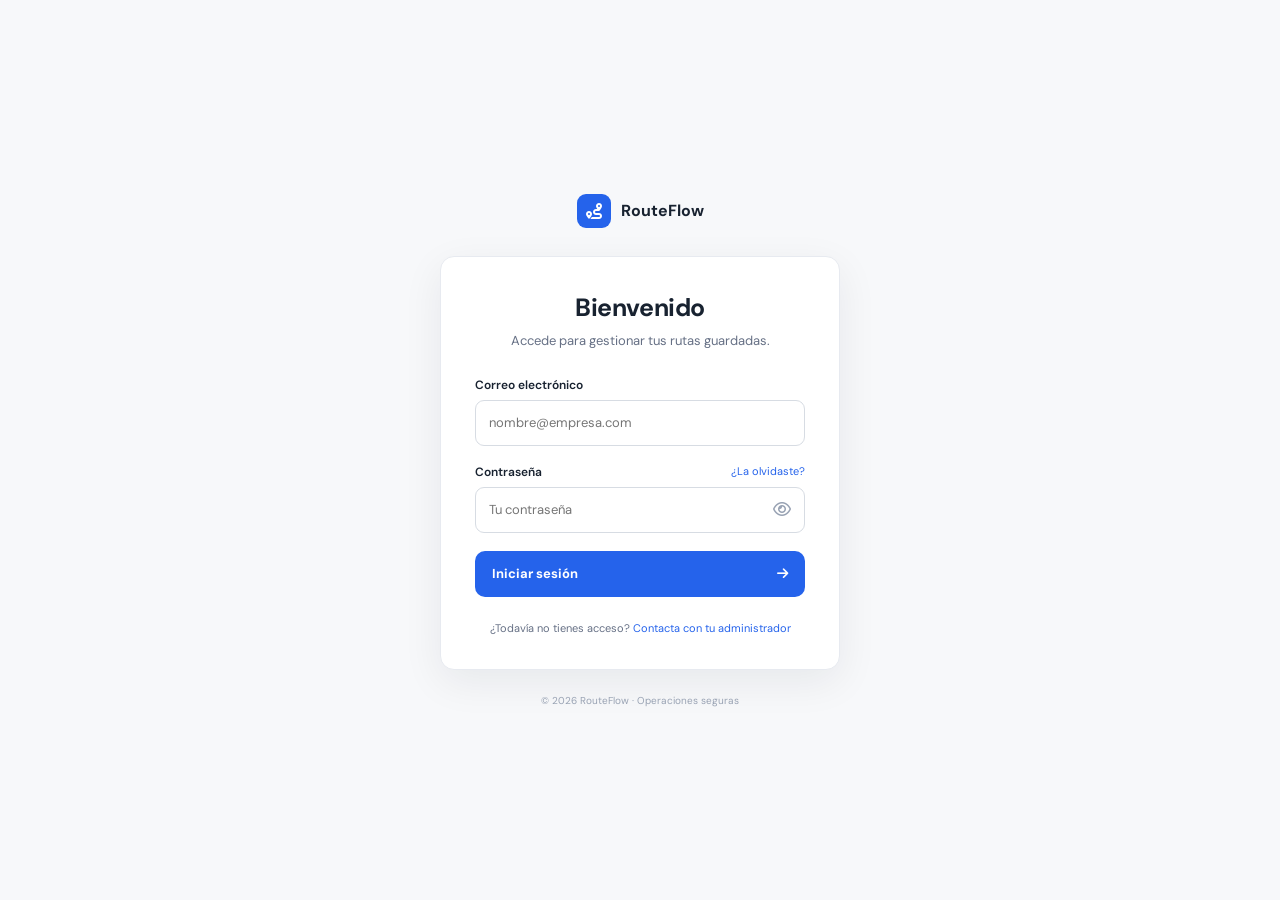
==== frontend/login.html @ 9521e459 "Simplifica la interfaz y añade autenticación" ====
<!doctype html>
<html lang="es">
<head>
    <meta charset="utf-8">
    <meta name="viewport" content="width=device-width, initial-scale=1">
    <meta name="description" content="Accede a RouteFlow.">
    <title>Iniciar sesión | RouteFlow</title>
    <link rel="preconnect" href="https://fonts.googleapis.com">
    <link rel="preconnect" href="https://fonts.gstatic.com" crossorigin>
    <link href="https://fonts.googleapis.com/css2?family=DM+Sans:wght@400;500;600;700&display=swap" rel="stylesheet">
    <link rel="stylesheet" href="https://cdnjs.cloudflare.com/ajax/libs/font-awesome/6.4.0/css/all.min.css">
    <link rel="stylesheet" href="assets/css/app.css">
    <link rel="stylesheet" href="assets/css/login.css">
</head>
<body class="auth-page">
    <main class="auth-shell">
        <a class="brand auth-brand" href="index.html"><span class="brand-mark"><i class="fa-solid fa-route"></i></span><strong>RouteFlow</strong></a>
        <section class="auth-card" aria-labelledby="login-title">
            <div class="auth-heading"><h1 id="login-title">Bienvenido</h1><p>Accede para gestionar tus rutas guardadas.</p></div>
            <form id="loginForm">
                <div class="auth-field"><label for="email">Correo electrónico</label><input id="email" name="email" type="email" autocomplete="email" placeholder="nombre@empresa.com" required></div>
                <div class="auth-field"><div class="label-row"><label for="password">Contraseña</label><a href="#">¿La olvidaste?</a></div><div class="password-shell"><input id="password" name="password" type="password" autocomplete="current-password" placeholder="Tu contraseña" required><button id="togglePassword" type="button" aria-label="Mostrar contraseña"><i class="fa-regular fa-eye"></i></button></div></div>
                <p class="form-message" id="loginMessage" role="alert" aria-live="polite"></p>
                <button class="primary-button auth-submit" type="submit"><span>Iniciar sesión</span><i class="fa-solid fa-arrow-right"></i></button>
            </form>
            <p class="auth-footer">¿Todavía no tienes acceso? <a href="mailto:admin@routeflow.local">Contacta con tu administrador</a></p>
        </section>
        <small class="auth-legal">© 2026 RouteFlow · Operaciones seguras</small>
    </main>
    <script src="assets/js/login.js" defer></script>
</body>
</html>
---- frontend/assets/css/app.css ----
:root{--ink:#182230;--muted:#667085;--line:#e7eaf0;--surface:#fff;--canvas:#f5f7fa;--primary:#2563eb;--primary-soft:#edf4ff;--success:#16a36a;--danger:#d64545;--panel:380px;--header:64px;--radius:10px;--shadow:0 8px 28px rgb(16 24 40/.1)}
*{box-sizing:border-box}html,body{height:100%}body{margin:0;color:var(--ink);background:var(--canvas);font-family:"DM Sans",sans-serif;-webkit-font-smoothing:antialiased}button,input{font:inherit}button{cursor:pointer}button:focus-visible,input:focus-visible,a:focus-visible{outline:3px solid rgb(37 99 235/.2);outline-offset:2px}
.app-header{position:relative;z-index:20;height:var(--header);display:flex;align-items:center;justify-content:space-between;padding:0 24px;background:var(--surface);border-bottom:1px solid var(--line)}.brand{display:inline-flex;align-items:center;gap:10px;color:var(--ink);text-decoration:none}.brand-mark{width:34px;height:34px;display:grid;place-items:center;color:#fff;background:var(--primary);border-radius:9px}.brand strong{font-size:16px}.header-actions,.connection-status,.user-link{display:flex;align-items:center}.header-actions{gap:18px}.connection-status{gap:7px;color:var(--muted);font-size:12px}.live-dot{width:7px;height:7px;background:var(--success);border-radius:50%}.user-link{gap:8px;color:var(--ink);font-size:13px;font-weight:600;text-decoration:none}.user-link:hover{color:var(--primary)}.icon-button{width:38px;height:38px;color:var(--ink);background:#fff;border:1px solid var(--line);border-radius:9px}.mobile-menu{display:none}
.workspace{height:calc(100vh - var(--header));display:grid;grid-template-columns:var(--panel) 1fr;overflow:hidden}.planner-panel{position:relative;z-index:10;height:100%;padding:32px;overflow:auto;background:#fff;border-right:1px solid var(--line)}.panel-heading{padding-bottom:28px}.eyebrow{color:var(--primary);font-size:11px;font-weight:700;letter-spacing:.08em;text-transform:uppercase}.panel-heading h1{margin:7px 0 6px;font-size:26px;letter-spacing:-.5px}.panel-heading p,.section-row p{margin:0;color:var(--muted);font-size:13px;line-height:1.5}.form-section{padding:24px 0;border-top:1px solid var(--line)}.form-section h2{margin:0 0 18px;font-size:14px}.section-row{display:flex;align-items:flex-start;justify-content:space-between;gap:12px}.section-row h2{margin-bottom:4px}.field-group label{display:block;margin:0 0 7px;color:var(--muted);font-size:12px;font-weight:600}.input-shell{position:relative;display:flex;align-items:center}.input-shell input{width:100%;height:46px;padding:0 42px;color:var(--ink);background:#fff;border:1px solid #d7dce3;border-radius:var(--radius);font-size:13px}.input-shell input:focus{border-color:var(--primary);outline:0;box-shadow:0 0 0 3px rgb(37 99 235/.08)}.point-marker{position:absolute;left:16px;z-index:1;width:9px;height:9px;background:var(--success);border:2px solid #d7f5e8;border-radius:50%;box-sizing:content-box}.route-point--destination .point-marker{background:var(--danger);border-color:#fde0e0}.input-action{position:absolute;right:6px;width:34px;height:34px;color:#98a2b3;background:transparent;border:0;border-radius:7px}.input-action:hover{color:var(--primary);background:var(--primary-soft)}.route-connector{height:18px;margin-left:21px;border-left:1px dashed #bfc7d2}.count-badge{padding:5px 9px;color:var(--muted);background:#f2f4f7;border-radius:99px;font-size:10px;font-weight:700}.count-badge.has-areas{color:var(--primary);background:var(--primary-soft)}.text-button{margin-top:14px;padding:4px 0;color:var(--danger);background:transparent;border:0;font-size:12px}.text-button:disabled{color:#b8c0cb;cursor:not-allowed}.form-actions{display:grid;gap:9px}.primary-button,.secondary-button{min-height:46px;display:flex;align-items:center;justify-content:center;gap:10px;border-radius:var(--radius);font-size:13px;font-weight:700}.primary-button{justify-content:space-between;padding:0 17px;color:#fff;background:var(--primary);border:0}.primary-button:hover{background:#1d4ed8}.secondary-button{color:var(--ink);background:#fff;border:1px solid var(--line)}.primary-button.is-loading i{animation:spin .7s linear infinite}.primary-button.is-loading i:before{content:"\f110"}
.map-stage{position:relative;min-width:0;height:100%;overflow:hidden;background:#e5e9ec}#map{width:100%;height:100%}.map-control-button{position:absolute;z-index:3;top:18px;right:18px;width:40px;height:40px;color:var(--ink);background:#fff;border:0;border-radius:var(--radius);box-shadow:0 2px 10px rgb(16 24 40/.12)}.route-summary{position:absolute;z-index:4;right:22px;bottom:22px;left:22px;min-height:76px;display:grid;grid-template-columns:auto minmax(160px,1fr) auto auto;align-items:center;gap:24px;padding:14px 18px;background:rgb(255 255 255/.96);border:1px solid #fff;border-radius:12px;box-shadow:var(--shadow);backdrop-filter:blur(12px)}.summary-icon{width:42px;height:42px;display:grid;place-items:center;color:var(--primary);background:var(--primary-soft);border-radius:9px}.summary-copy,.summary-stat{display:grid;gap:3px}.summary-copy span,.summary-stat span{color:#98a2b3;font-size:9px;font-weight:700;text-transform:uppercase}.summary-copy strong,.summary-stat strong{font-size:13px}.status-ok{color:var(--success)}.toast{position:absolute;z-index:30;top:18px;left:50%;display:flex;gap:8px;padding:11px 14px;color:#fff;background:var(--ink);border-radius:9px;font-size:12px;opacity:0;pointer-events:none;transform:translate(-50%,-12px);transition:.2s}.toast.show{opacity:1;transform:translate(-50%,0)}.toast i{color:#66e0ae}.toast.error i{color:#ff9292}.map-unavailable{display:grid;place-items:center;background:#eef1f4}.map-error{display:grid;justify-items:center;gap:8px;color:var(--muted);font-size:12px}.map-error i{color:var(--primary);font-size:30px}.map-error strong{color:var(--ink);font-size:14px}@keyframes spin{to{transform:rotate(360deg)}}
@media(max-width:720px){:root{--header:60px}.app-header{padding:0 15px}.connection-status,.user-link span{display:none}.mobile-menu{display:block}.workspace{display:block}.planner-panel{position:absolute;width:min(90vw,380px);padding:26px;transform:translateX(-105%);transition:.22s;box-shadow:var(--shadow)}.planner-panel.open{transform:none}.map-stage{height:100%}.route-summary{right:12px;bottom:12px;left:12px;grid-template-columns:auto 1fr;gap:12px}.summary-stat{display:none}}
---- frontend/assets/css/login.css ----
.auth-page{min-height:100%;display:grid;place-items:center;background:#f7f8fa}.auth-shell{width:min(100% - 32px,400px);display:grid;justify-items:center}.auth-brand{margin-bottom:28px}.auth-card{width:100%;padding:34px;background:#fff;border:1px solid var(--line);border-radius:14px;box-shadow:0 12px 40px rgb(16 24 40/.07)}.auth-heading{text-align:center}.auth-heading h1{margin:0;font-size:25px;letter-spacing:-.4px}.auth-heading p{margin:8px 0 28px;color:var(--muted);font-size:13px}.auth-field{margin-bottom:18px}.auth-field label{display:block;margin-bottom:7px;font-size:12px;font-weight:600}.auth-field input{width:100%;height:46px;padding:0 13px;color:var(--ink);background:#fff;border:1px solid #d7dce3;border-radius:9px;font-size:13px}.auth-field input:focus{border-color:var(--primary);outline:0;box-shadow:0 0 0 3px rgb(37 99 235/.08)}.label-row{display:flex;justify-content:space-between}.label-row a,.auth-footer a{color:var(--primary);font-size:11px;text-decoration:none}.password-shell{position:relative}.password-shell input{padding-right:44px}.password-shell button{position:absolute;top:6px;right:6px;width:34px;height:34px;color:#98a2b3;background:transparent;border:0}.auth-submit{width:100%;margin-top:4px}.form-message{display:none;margin:-4px 0 14px;padding:9px;color:#b42318;background:#fef3f2;border-radius:7px;font-size:11px}.form-message.show{display:block}.form-message.success{color:#067647;background:#ecfdf3}.auth-footer{margin:24px 0 0;color:var(--muted);font-size:11px;text-align:center}.auth-legal{margin-top:24px;color:#98a2b3;font-size:10px}@media(max-width:480px){.auth-card{padding:27px 22px}}
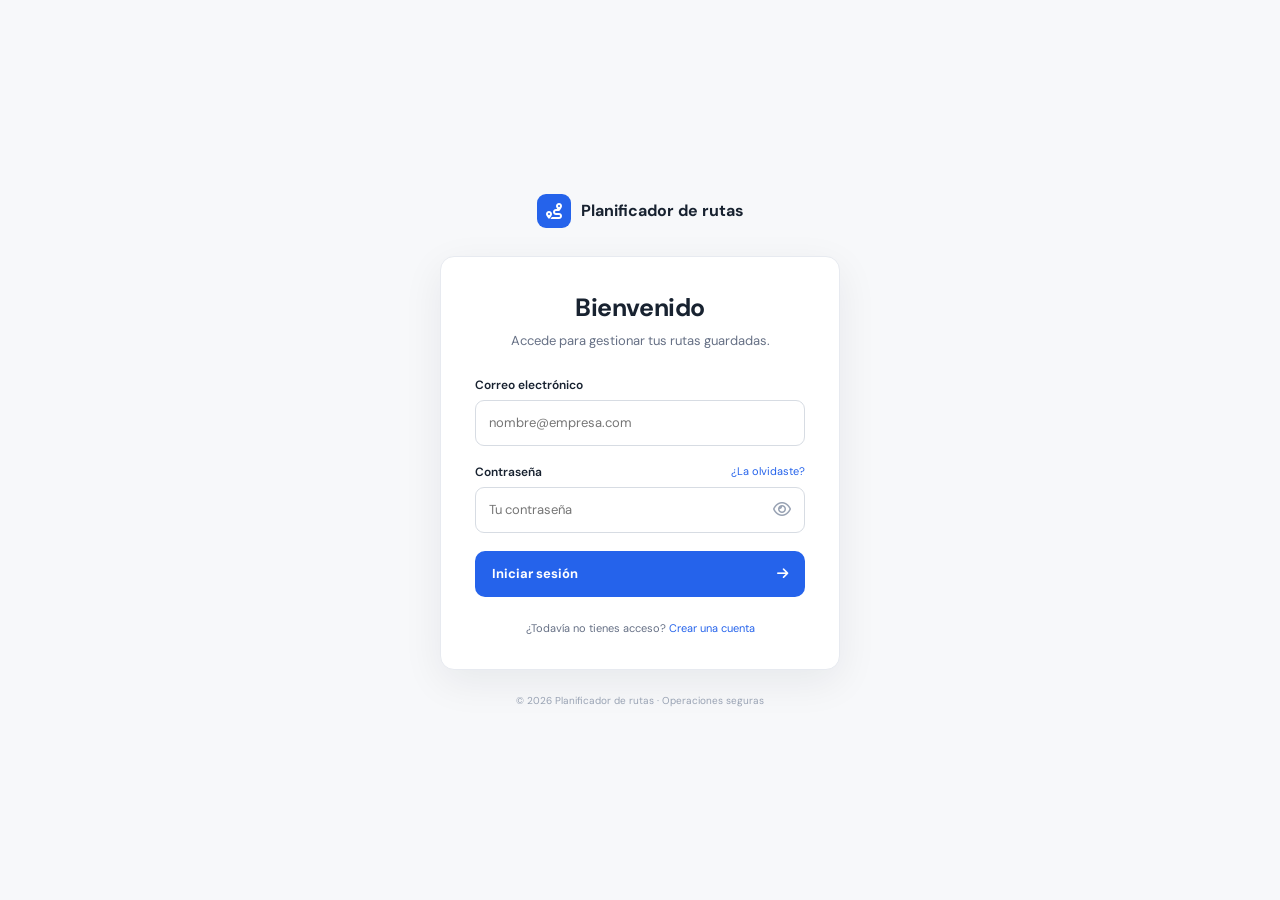
==== commit 52fc16be: "feat: implementar planificación multiempresa" ====
--- a/frontend/login.html
+++ b/frontend/login.html
@@ -3,8 +3,8 @@
 <head>
     <meta charset="utf-8">
     <meta name="viewport" content="width=device-width, initial-scale=1">
-    <meta name="description" content="Accede a RouteFlow.">
-    <title>Iniciar sesión | RouteFlow</title>
+    <meta name="description" content="Accede a Planificador de rutas.">
+    <title>Iniciar sesión | Planificador de rutas</title>
     <link rel="preconnect" href="https://fonts.googleapis.com">
     <link rel="preconnect" href="https://fonts.gstatic.com" crossorigin>
     <link href="https://fonts.googleapis.com/css2?family=DM+Sans:wght@400;500;600;700&display=swap" rel="stylesheet">
@@ -14,18 +14,18 @@
 </head>
 <body class="auth-page">
     <main class="auth-shell">
-        <a class="brand auth-brand" href="index.html"><span class="brand-mark"><i class="fa-solid fa-route"></i></span><strong>RouteFlow</strong></a>
+        <a class="brand auth-brand" href="index.html"><span class="brand-mark"><i class="fa-solid fa-route"></i></span><strong>Planificador de rutas</strong></a>
         <section class="auth-card" aria-labelledby="login-title">
             <div class="auth-heading"><h1 id="login-title">Bienvenido</h1><p>Accede para gestionar tus rutas guardadas.</p></div>
             <form id="loginForm">
                 <div class="auth-field"><label for="email">Correo electrónico</label><input id="email" name="email" type="email" autocomplete="email" placeholder="nombre@empresa.com" required></div>
-                <div class="auth-field"><div class="label-row"><label for="password">Contraseña</label><a href="#">¿La olvidaste?</a></div><div class="password-shell"><input id="password" name="password" type="password" autocomplete="current-password" placeholder="Tu contraseña" required><button id="togglePassword" type="button" aria-label="Mostrar contraseña"><i class="fa-regular fa-eye"></i></button></div></div>
+                <div class="auth-field"><div class="label-row"><label for="password">Contraseña</label><a href="recuperar.html">¿La olvidaste?</a></div><div class="password-shell"><input id="password" name="password" type="password" autocomplete="current-password" placeholder="Tu contraseña" required><button id="togglePassword" type="button" aria-label="Mostrar contraseña"><i class="fa-regular fa-eye"></i></button></div></div>
                 <p class="form-message" id="loginMessage" role="alert" aria-live="polite"></p>
                 <button class="primary-button auth-submit" type="submit"><span>Iniciar sesión</span><i class="fa-solid fa-arrow-right"></i></button>
             </form>
-            <p class="auth-footer">¿Todavía no tienes acceso? <a href="mailto:admin@routeflow.local">Contacta con tu administrador</a></p>
+            <p class="auth-footer">¿Todavía no tienes acceso? <a href="registro.html">Crear una cuenta</a></p>
         </section>
-        <small class="auth-legal">© 2026 RouteFlow · Operaciones seguras</small>
+        <small class="auth-legal">© 2026 Planificador de rutas · Operaciones seguras</small>
     </main>
     <script src="assets/js/login.js" defer></script>
 </body>
--- a/frontend/assets/css/app.css
+++ b/frontend/assets/css/app.css
@@ -4,3 +4,10 @@
 .workspace{height:calc(100vh - var(--header));display:grid;grid-template-columns:var(--panel) 1fr;overflow:hidden}.planner-panel{position:relative;z-index:10;height:100%;padding:32px;overflow:auto;background:#fff;border-right:1px solid var(--line)}.panel-heading{padding-bottom:28px}.eyebrow{color:var(--primary);font-size:11px;font-weight:700;letter-spacing:.08em;text-transform:uppercase}.panel-heading h1{margin:7px 0 6px;font-size:26px;letter-spacing:-.5px}.panel-heading p,.section-row p{margin:0;color:var(--muted);font-size:13px;line-height:1.5}.form-section{padding:24px 0;border-top:1px solid var(--line)}.form-section h2{margin:0 0 18px;font-size:14px}.section-row{display:flex;align-items:flex-start;justify-content:space-between;gap:12px}.section-row h2{margin-bottom:4px}.field-group label{display:block;margin:0 0 7px;color:var(--muted);font-size:12px;font-weight:600}.input-shell{position:relative;display:flex;align-items:center}.input-shell input{width:100%;height:46px;padding:0 42px;color:var(--ink);background:#fff;border:1px solid #d7dce3;border-radius:var(--radius);font-size:13px}.input-shell input:focus{border-color:var(--primary);outline:0;box-shadow:0 0 0 3px rgb(37 99 235/.08)}.point-marker{position:absolute;left:16px;z-index:1;width:9px;height:9px;background:var(--success);border:2px solid #d7f5e8;border-radius:50%;box-sizing:content-box}.route-point--destination .point-marker{background:var(--danger);border-color:#fde0e0}.input-action{position:absolute;right:6px;width:34px;height:34px;color:#98a2b3;background:transparent;border:0;border-radius:7px}.input-action:hover{color:var(--primary);background:var(--primary-soft)}.route-connector{height:18px;margin-left:21px;border-left:1px dashed #bfc7d2}.count-badge{padding:5px 9px;color:var(--muted);background:#f2f4f7;border-radius:99px;font-size:10px;font-weight:700}.count-badge.has-areas{color:var(--primary);background:var(--primary-soft)}.text-button{margin-top:14px;padding:4px 0;color:var(--danger);background:transparent;border:0;font-size:12px}.text-button:disabled{color:#b8c0cb;cursor:not-allowed}.form-actions{display:grid;gap:9px}.primary-button,.secondary-button{min-height:46px;display:flex;align-items:center;justify-content:center;gap:10px;border-radius:var(--radius);font-size:13px;font-weight:700}.primary-button{justify-content:space-between;padding:0 17px;color:#fff;background:var(--primary);border:0}.primary-button:hover{background:#1d4ed8}.secondary-button{color:var(--ink);background:#fff;border:1px solid var(--line)}.primary-button.is-loading i{animation:spin .7s linear infinite}.primary-button.is-loading i:before{content:"\f110"}
 .map-stage{position:relative;min-width:0;height:100%;overflow:hidden;background:#e5e9ec}#map{width:100%;height:100%}.map-control-button{position:absolute;z-index:3;top:18px;right:18px;width:40px;height:40px;color:var(--ink);background:#fff;border:0;border-radius:var(--radius);box-shadow:0 2px 10px rgb(16 24 40/.12)}.route-summary{position:absolute;z-index:4;right:22px;bottom:22px;left:22px;min-height:76px;display:grid;grid-template-columns:auto minmax(160px,1fr) auto auto;align-items:center;gap:24px;padding:14px 18px;background:rgb(255 255 255/.96);border:1px solid #fff;border-radius:12px;box-shadow:var(--shadow);backdrop-filter:blur(12px)}.summary-icon{width:42px;height:42px;display:grid;place-items:center;color:var(--primary);background:var(--primary-soft);border-radius:9px}.summary-copy,.summary-stat{display:grid;gap:3px}.summary-copy span,.summary-stat span{color:#98a2b3;font-size:9px;font-weight:700;text-transform:uppercase}.summary-copy strong,.summary-stat strong{font-size:13px}.status-ok{color:var(--success)}.toast{position:absolute;z-index:30;top:18px;left:50%;display:flex;gap:8px;padding:11px 14px;color:#fff;background:var(--ink);border-radius:9px;font-size:12px;opacity:0;pointer-events:none;transform:translate(-50%,-12px);transition:.2s}.toast.show{opacity:1;transform:translate(-50%,0)}.toast i{color:#66e0ae}.toast.error i{color:#ff9292}.map-unavailable{display:grid;place-items:center;background:#eef1f4}.map-error{display:grid;justify-items:center;gap:8px;color:var(--muted);font-size:12px}.map-error i{color:var(--primary);font-size:30px}.map-error strong{color:var(--ink);font-size:14px}@keyframes spin{to{transform:rotate(360deg)}}
 @media(max-width:720px){:root{--header:60px}.app-header{padding:0 15px}.connection-status,.user-link span{display:none}.mobile-menu{display:block}.workspace{display:block}.planner-panel{position:absolute;width:min(90vw,380px);padding:26px;transform:translateX(-105%);transition:.22s;box-shadow:var(--shadow)}.planner-panel.open{transform:none}.map-stage{height:100%}.route-summary{right:12px;bottom:12px;left:12px;grid-template-columns:auto 1fr;gap:12px}.summary-stat{display:none}}
+
+/* Controles de operación y tema por empresa. Estos tokens se reemplazan con
+   primary/secondary/accent recibidos en /api/v1/auth/me/. */
+select,.field-group>input,.dialog-form input,.dialog-form select{width:100%;height:42px;padding:0 11px;color:var(--ink);background:#fff;border:1px solid #d7dce3;border-radius:var(--radius)}
+.field-group+ .field-group{margin-top:13px}.form-grid{display:grid;grid-template-columns:1fr 1fr;gap:10px;margin-top:13px}.inline-actions{display:flex;gap:18px}.text-button.neutral{color:var(--muted)}.text-button.active{color:var(--primary)}.small-button{padding:5px 9px;color:var(--primary);background:var(--primary-soft);border:0;border-radius:7px;font-size:11px;font-weight:700}
+dialog{width:min(520px,calc(100% - 32px));padding:0;border:0;border-radius:16px;box-shadow:0 24px 70px rgb(16 24 40/.22)}dialog::backdrop{background:rgb(15 23 42/.44);backdrop-filter:blur(2px)}.dialog-form{display:grid;gap:16px;padding:26px}.dialog-heading{display:flex;align-items:flex-start;justify-content:space-between}.dialog-heading h2{margin:5px 0 0}.dialog-form label{display:grid;gap:7px;color:var(--muted);font-size:12px;font-weight:600}.dialog-form .primary-button{justify-content:center}
+@media print{.app-header,.planner-panel,.map-control-button,.toast{display:none!important}.workspace{display:block;height:auto}.map-stage{height:70vh}.route-summary{position:relative;right:auto;bottom:auto;left:auto;box-shadow:none;border:1px solid var(--line)}body:before{content:"Planificador de rutas · Resumen de ruta";display:block;padding:24px;font-size:22px;font-weight:700}}
